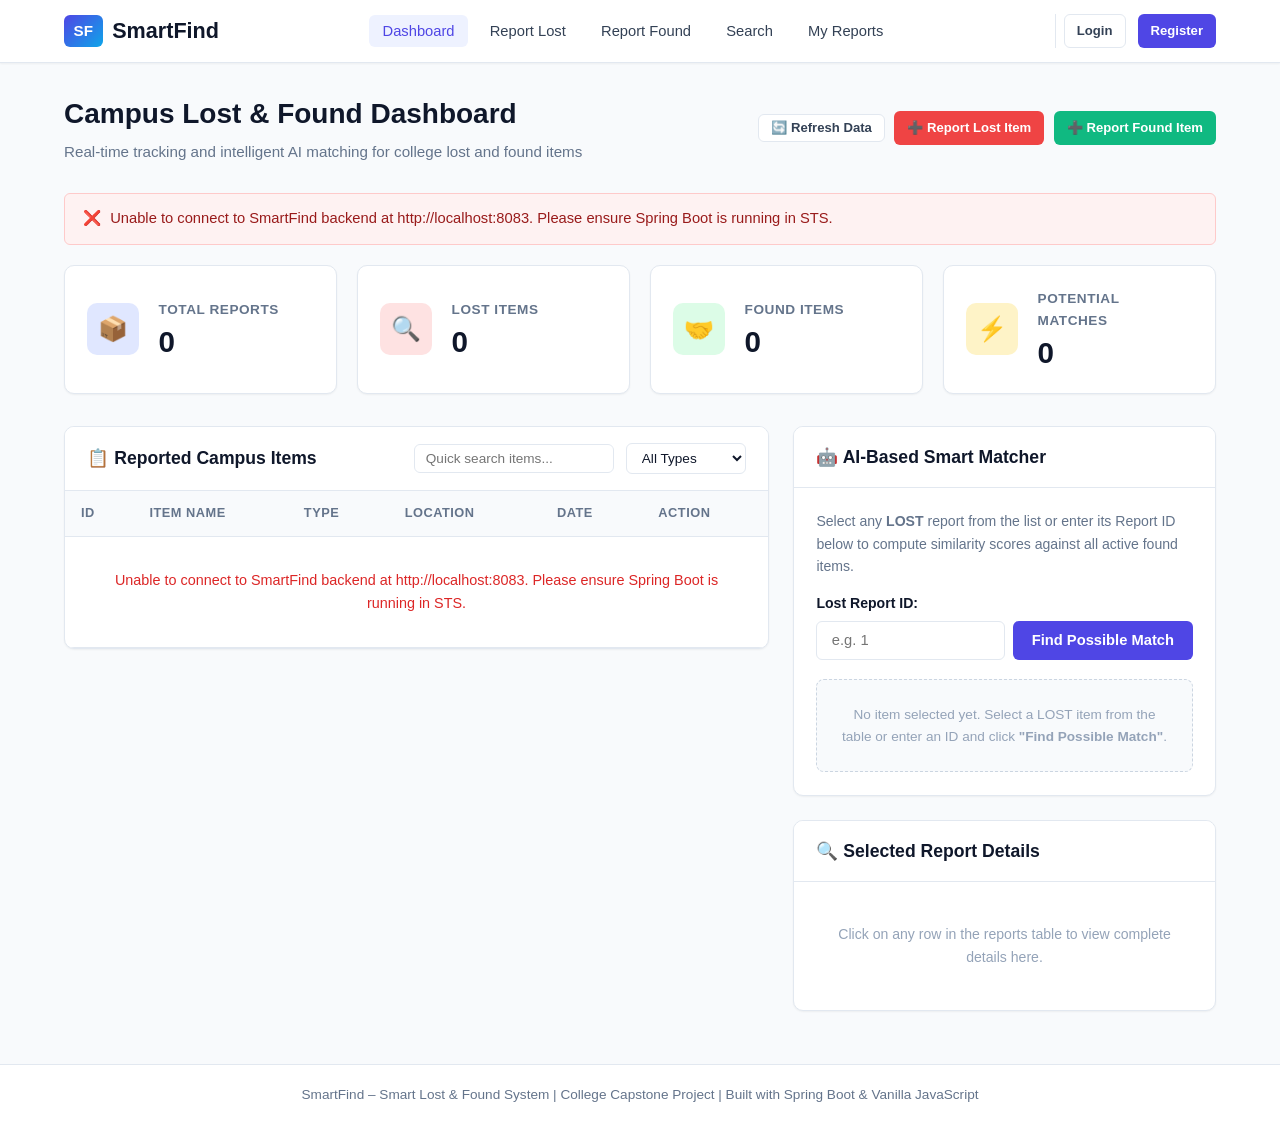
==== index.html @ c842ed21 "Initial commit: SmartFind Lost and Found System complete full-stack project" ====
<!DOCTYPE html>
<html lang="en">
<head>
    <meta charset="UTF-8">
    <meta name="viewport" content="width=device-width, initial-scale=1.0">
    <title>SmartFind – Smart Lost & Found System Dashboard</title>
    <link rel="stylesheet" href="style.css">
</head>
<body>

    <!-- Dynamic Navigation Bar -->
    <div id="navbar-placeholder"></div>

    <main class="main-content">
        <!-- Page Header -->
        <div class="page-header">
            <div>
                <h1>Campus Lost & Found Dashboard</h1>
                <p>Real-time tracking and intelligent AI matching for college lost and found items</p>
            </div>
            <div style="display: flex; gap: 0.6rem; align-items: center;">
                <button class="btn btn-secondary btn-sm" onclick="refreshDashboardStats(); loadRecentReports();">
                    🔄 Refresh Data
                </button>
                <a href="lost-item.html" class="btn btn-danger btn-sm">➕ Report Lost Item</a>
                <a href="found-item.html" class="btn btn-success btn-sm">➕ Report Found Item</a>
            </div>
        </div>

        <div id="dash-alert-container"></div>

        <!-- Metric Statistics Cards -->
        <section class="metrics-grid">
            <div class="metric-card">
                <div class="metric-icon total">📦</div>
                <div class="metric-info">
                    <h3>Total Reports</h3>
                    <div class="metric-number" id="stat-total-reports">0</div>
                </div>
            </div>
            <div class="metric-card">
                <div class="metric-icon lost">🔍</div>
                <div class="metric-info">
                    <h3>Lost Items</h3>
                    <div class="metric-number" id="stat-total-lost">0</div>
                </div>
            </div>
            <div class="metric-card">
                <div class="metric-icon found">🤝</div>
                <div class="metric-info">
                    <h3>Found Items</h3>
                    <div class="metric-number" id="stat-total-found">0</div>
                </div>
            </div>
            <div class="metric-card">
                <div class="metric-icon matches">⚡</div>
                <div class="metric-info">
                    <h3>Potential Matches</h3>
                    <div class="metric-number" id="stat-potential-matches">0</div>
                </div>
            </div>
        </section>

        <!-- Main Dashboard 2-Column Grid -->
        <div class="dashboard-grid">
            <!-- Left Column: Reports List & Table -->
            <div class="card">
                <div class="card-header">
                    <div class="card-title">📋 Reported Campus Items</div>
                    <div class="search-bar-inline">
                        <input type="text" id="dash-search-input" class="form-control" placeholder="Quick search items..." style="width: 200px; padding: 0.4rem 0.7rem; font-size: 0.85rem;">
                        <select id="dash-filter-type" class="form-control" style="width: 120px; padding: 0.4rem 0.7rem; font-size: 0.85rem;">
                            <option value="">All Types</option>
                            <option value="LOST">Lost</option>
                            <option value="FOUND">Found</option>
                        </select>
                    </div>
                </div>
                <div class="card-body" style="padding: 0;">
                    <div class="table-responsive">
                        <table class="table">
                            <thead>
                                <tr>
                                    <th>ID</th>
                                    <th>Item Name</th>
                                    <th>Type</th>
                                    <th>Location</th>
                                    <th>Date</th>
                                    <th>Action</th>
                                </tr>
                            </thead>
                            <tbody id="reports-table-body">
                                <tr>
                                    <td colspan="6" style="text-align: center; padding: 2rem;">Loading reports...</td>
                                </tr>
                            </tbody>
                        </table>
                    </div>
                </div>
            </div>

            <!-- Right Column: AI Matching & Selected Item Details -->
            <div>
                <!-- Smart AI Matching Card -->
                <div class="card">
                    <div class="card-header">
                        <div class="card-title">🤖 AI-Based Smart Matcher</div>
                    </div>
                    <div class="card-body">
                        <p style="font-size: 0.88rem; color: var(--muted); margin-bottom: 0.9rem;">
                            Select any <strong>LOST</strong> report from the list or enter its Report ID below to compute similarity scores against all active found items.
                        </p>
                        <div id="match-alert-container"></div>
                        <div class="form-group">
                            <label class="form-label" for="match-lost-id-input">Lost Report ID:</label>
                            <div style="display: flex; gap: 0.5rem;">
                                <input type="number" id="match-lost-id-input" class="form-control" placeholder="e.g. 1" min="1">
                                <button class="btn btn-primary" onclick="runMatching()" style="white-space: nowrap;">
                                    Find Possible Match
                                </button>
                            </div>
                        </div>

                        <!-- Results Container -->
                        <div id="matching-results-container" style="margin-top: 1.2rem;">
                            <div style="font-size: 0.85rem; color: #94a3b8; text-align: center; padding: 1.5rem; background: #f8fafc; border-radius: 8px; border: 1px dashed #cbd5e1;">
                                No item selected yet. Select a LOST item from the table or enter an ID and click <strong>"Find Possible Match"</strong>.
                            </div>
                        </div>
                    </div>
                </div>

                <!-- Selected Item Details Card -->
                <div class="card">
                    <div class="card-header">
                        <div class="card-title">🔍 Selected Report Details</div>
                    </div>
                    <div class="card-body">
                        <div id="item-details-content">
                            <p style="font-size: 0.88rem; color: #94a3b8; text-align: center; padding: 1.2rem;">
                                Click on any row in the reports table to view complete details here.
                            </p>
                        </div>
                    </div>
                </div>
            </div>
        </div>
    </main>

    <footer class="footer">
        <p>SmartFind – Smart Lost & Found System | College Capstone Project | Built with Spring Boot &amp; Vanilla JavaScript</p>
    </footer>

    <script src="script.js"></script>
    <script>
        document.addEventListener("DOMContentLoaded", () => {
            loadDashboard();
            // Handle if coming from search match link
            const matchId = sessionStorage.getItem("match_id");
            if (matchId) {
                sessionStorage.removeItem("match_id");
                setTimeout(() => {
                    triggerMatchForLostItem(Number(matchId));
                }, 400);
            }
        });
    </script>
</body>
</html>
---- style.css ----
/* ==========================================================================
   SmartFind - AI-Based Smart Lost & Found System
   Modern, Clean, Responsive Stylesheet
   ========================================================================== */

:root {
  --primary: #4f46e5;
  --primary-hover: #4338ca;
  --primary-light: #eef2ff;
  --secondary: #0ea5e9;
  --success: #10b981;
  --success-bg: #ecfdf5;
  --warning: #f59e0b;
  --warning-bg: #fffbeb;
  --danger: #ef4444;
  --danger-bg: #fef2f2;
  --dark: #0f172a;
  --slate: #334155;
  --muted: #64748b;
  --light-bg: #f8fafc;
  --card-bg: #ffffff;
  --border: #e2e8f0;
  --border-focus: #818cf8;
  --radius-sm: 6px;
  --radius-md: 10px;
  --radius-lg: 16px;
  --shadow-sm: 0 1px 2px 0 rgba(0, 0, 0, 0.05);
  --shadow-md: 0 4px 6px -1px rgba(0, 0, 0, 0.08), 0 2px 4px -2px rgba(0, 0, 0, 0.05);
  --shadow-lg: 0 10px 15px -3px rgba(0, 0, 0, 0.09), 0 4px 6px -4px rgba(0, 0, 0, 0.05);
  --shadow-xl: 0 20px 25px -5px rgba(0, 0, 0, 0.1), 0 8px 10px -6px rgba(0, 0, 0, 0.06);
  --transition: all 0.2s cubic-bezier(0.4, 0, 0.2, 1);
  --font-family: 'Segoe UI', -apple-system, BlinkMacSystemFont, Roboto, Oxygen, Ubuntu, Cantarell, sans-serif;
}

* {
  box-sizing: border-box;
  margin: 0;
  padding: 0;
}

body {
  font-family: var(--font-family);
  background-color: var(--light-bg);
  color: var(--slate);
  line-height: 1.6;
  min-height: 100vh;
  display: flex;
  flex-direction: column;
}

/* ==========================================================================
   Navigation Bar
   ========================================================================== */
.navbar {
  background-color: #ffffff;
  border-bottom: 1px solid var(--border);
  position: sticky;
  top: 0;
  z-index: 100;
  box-shadow: var(--shadow-sm);
}

.nav-container {
  max-width: 1200px;
  margin: 0 auto;
  padding: 0.85rem 1.5rem;
  display: flex;
  justify-content: space-between;
  align-items: center;
}

.brand-link {
  display: flex;
  align-items: center;
  gap: 0.6rem;
  text-decoration: none;
  font-size: 1.35rem;
  font-weight: 700;
  color: var(--dark);
}

.brand-badge {
  background: linear-gradient(135deg, var(--primary), var(--secondary));
  color: white;
  padding: 0.25rem 0.6rem;
  border-radius: var(--radius-sm);
  font-size: 0.95rem;
  font-weight: 800;
  display: inline-flex;
  align-items: center;
  justify-content: center;
}

.nav-links {
  display: flex;
  align-items: center;
  list-style: none;
  gap: 0.5rem;
}

.nav-links a {
  text-decoration: none;
  color: var(--slate);
  font-weight: 500;
  font-size: 0.92rem;
  padding: 0.5rem 0.85rem;
  border-radius: var(--radius-sm);
  transition: var(--transition);
}

.nav-links a:hover,
.nav-links a.active {
  color: var(--primary);
  background-color: var(--primary-light);
}

.user-session-panel {
  display: flex;
  align-items: center;
  gap: 0.75rem;
  padding-left: 0.5rem;
  border-left: 1px solid var(--border);
  margin-left: 0.5rem;
}

.user-greeting {
  font-size: 0.88rem;
  font-weight: 600;
  color: var(--dark);
}

.user-role-badge {
  font-size: 0.72rem;
  font-weight: 700;
  padding: 0.15rem 0.45rem;
  border-radius: 9999px;
  background-color: #e0e7ff;
  color: var(--primary);
  text-transform: uppercase;
}

.user-role-badge.admin {
  background-color: #fee2e2;
  color: var(--danger);
}

/* ==========================================================================
   Main Content Layout
   ========================================================================== */
.main-content {
  flex: 1;
  max-width: 1200px;
  width: 100%;
  margin: 1.8rem auto;
  padding: 0 1.5rem;
}

.page-header {
  margin-bottom: 1.8rem;
  display: flex;
  justify-content: space-between;
  align-items: center;
  flex-wrap: wrap;
  gap: 1rem;
}

.page-header h1 {
  font-size: 1.75rem;
  font-weight: 700;
  color: var(--dark);
}

.page-header p {
  color: var(--muted);
  font-size: 0.95rem;
  margin-top: 0.2rem;
}

/* ==========================================================================
   Dashboard Metric Cards
   ========================================================================== */
.metrics-grid {
  display: grid;
  grid-template-columns: repeat(auto-fit, minmax(230px, 1fr));
  gap: 1.25rem;
  margin-bottom: 2rem;
}

.metric-card {
  background: var(--card-bg);
  border: 1px solid var(--border);
  border-radius: var(--radius-md);
  padding: 1.4rem;
  display: flex;
  align-items: center;
  gap: 1.2rem;
  box-shadow: var(--shadow-sm);
  transition: var(--transition);
}

.metric-card:hover {
  transform: translateY(-2px);
  box-shadow: var(--shadow-md);
}

.metric-icon {
  width: 52px;
  height: 52px;
  border-radius: var(--radius-md);
  display: flex;
  align-items: center;
  justify-content: center;
  font-size: 1.5rem;
  flex-shrink: 0;
}

.metric-icon.total { background: #e0e7ff; color: #4338ca; }
.metric-icon.lost { background: #fee2e2; color: #dc2626; }
.metric-icon.found { background: #dcfce7; color: #16a34a; }
.metric-icon.matches { background: #fef3c7; color: #d97706; }

.metric-info h3 {
  font-size: 0.85rem;
  font-weight: 600;
  color: var(--muted);
  text-transform: uppercase;
  letter-spacing: 0.04em;
}

.metric-info .metric-number {
  font-size: 1.85rem;
  font-weight: 700;
  color: var(--dark);
  line-height: 1.2;
  margin-top: 0.2rem;
}

/* ==========================================================================
   Two Column Layout (Dashboard & Matching)
   ========================================================================== */
.dashboard-grid {
  display: grid;
  grid-template-columns: 2fr 1.2fr;
  gap: 1.5rem;
  align-items: start;
}

@media (max-width: 992px) {
  .dashboard-grid {
    grid-template-columns: 1fr;
  }
}

/* ==========================================================================
   Cards & Panels
   ========================================================================== */
.card {
  background: var(--card-bg);
  border: 1px solid var(--border);
  border-radius: var(--radius-md);
  box-shadow: var(--shadow-sm);
  overflow: hidden;
  margin-bottom: 1.5rem;
}

.card-header {
  padding: 1rem 1.4rem;
  border-bottom: 1px solid var(--border);
  display: flex;
  justify-content: space-between;
  align-items: center;
  background: #ffffff;
}

.card-title {
  font-size: 1.1rem;
  font-weight: 600;
  color: var(--dark);
  display: flex;
  align-items: center;
  gap: 0.5rem;
}

.card-body {
  padding: 1.4rem;
}

/* ==========================================================================
   Buttons
   ========================================================================== */
.btn {
  display: inline-flex;
  align-items: center;
  justify-content: center;
  gap: 0.45rem;
  font-family: inherit;
  font-size: 0.92rem;
  font-weight: 600;
  padding: 0.6rem 1.1rem;
  border-radius: var(--radius-sm);
  border: 1px solid transparent;
  cursor: pointer;
  transition: var(--transition);
  text-decoration: none;
}

.btn-primary {
  background-color: var(--primary);
  color: white;
}
.btn-primary:hover {
  background-color: var(--primary-hover);
  box-shadow: var(--shadow-md);
}

.btn-secondary {
  background-color: #ffffff;
  border-color: var(--border);
  color: var(--slate);
}
.btn-secondary:hover {
  background-color: var(--light-bg);
  border-color: #cbd5e1;
}

.btn-success {
  background-color: var(--success);
  color: white;
}
.btn-success:hover {
  background-color: #059669;
}

.btn-danger {
  background-color: var(--danger);
  color: white;
}
.btn-danger:hover {
  background-color: #dc2626;
}

.btn-outline-danger {
  background: transparent;
  border-color: #fca5a5;
  color: var(--danger);
}
.btn-outline-danger:hover {
  background-color: var(--danger-bg);
}

.btn-sm {
  padding: 0.35rem 0.75rem;
  font-size: 0.82rem;
}

.btn-block {
  width: 100%;
}

/* ==========================================================================
   Forms & Inputs
   ========================================================================== */
.form-group {
  margin-bottom: 1.2rem;
}

.form-label {
  display: block;
  font-size: 0.88rem;
  font-weight: 600;
  color: var(--dark);
  margin-bottom: 0.4rem;
}

.form-control {
  width: 100%;
  padding: 0.65rem 0.9rem;
  font-family: inherit;
  font-size: 0.92rem;
  color: var(--dark);
  background-color: #ffffff;
  border: 1px solid var(--border);
  border-radius: var(--radius-sm);
  transition: var(--transition);
  outline: none;
}

.form-control:focus {
  border-color: var(--border-focus);
  box-shadow: 0 0 0 3px rgba(99, 102, 241, 0.15);
}

textarea.form-control {
  min-height: 90px;
  resize: vertical;
}

.form-hint {
  font-size: 0.78rem;
  color: var(--muted);
  margin-top: 0.3rem;
}

.search-bar-inline {
  display: flex;
  gap: 0.75rem;
  flex-wrap: wrap;
  align-items: center;
}

/* ==========================================================================
   Badges
   ========================================================================== */
.badge {
  display: inline-flex;
  align-items: center;
  padding: 0.2rem 0.65rem;
  font-size: 0.75rem;
  font-weight: 700;
  border-radius: 9999px;
  text-transform: uppercase;
  letter-spacing: 0.03em;
}

.badge-lost {
  background-color: #fee2e2;
  color: #b91c1c;
  border: 1px solid #fecaca;
}

.badge-found {
  background-color: #dcfce7;
  color: #15803d;
  border: 1px solid #bbf7d0;
}

.badge-active {
  background-color: #e0e7ff;
  color: #4338ca;
}

.badge-resolved {
  background-color: #f1f5f9;
  color: #64748b;
}

/* ==========================================================================
   Tables
   ========================================================================== */
.table-responsive {
  width: 100%;
  overflow-x: auto;
}

.table {
  width: 100%;
  border-collapse: collapse;
  text-align: left;
  font-size: 0.9rem;
}

.table th {
  background-color: #f8fafc;
  color: var(--muted);
  font-weight: 600;
  font-size: 0.8rem;
  text-transform: uppercase;
  letter-spacing: 0.04em;
  padding: 0.75rem 1rem;
  border-bottom: 1px solid var(--border);
}

.table td {
  padding: 0.9rem 1rem;
  border-bottom: 1px solid var(--border);
  vertical-align: middle;
}

.table tbody tr {
  transition: var(--transition);
  cursor: pointer;
}

.table tbody tr:hover {
  background-color: #f1f5f9;
}

.table tbody tr.selected-row {
  background-color: #eef2ff !important;
  border-left: 3px solid var(--primary);
}

/* ==========================================================================
   Matching Results Panel
   ========================================================================== */
.match-card {
  background: #ffffff;
  border: 1px solid var(--border);
  border-radius: var(--radius-md);
  padding: 1.1rem;
  margin-bottom: 1rem;
  transition: var(--transition);
  position: relative;
}

.match-card:hover {
  border-color: #cbd5e1;
  box-shadow: var(--shadow-sm);
}

.match-card-header {
  display: flex;
  justify-content: space-between;
  align-items: flex-start;
  margin-bottom: 0.5rem;
}

.match-score-pill {
  padding: 0.25rem 0.65rem;
  border-radius: 9999px;
  font-size: 0.85rem;
  font-weight: 700;
  display: inline-flex;
  align-items: center;
  gap: 0.3rem;
}

.score-high {
  background-color: #dcfce7;
  color: #15803d;
  border: 1px solid #86efac;
}

.score-medium {
  background-color: #fef3c7;
  color: #b45309;
  border: 1px solid #fde68a;
}

.match-explanation {
  background: #f8fafc;
  border-left: 3px solid var(--primary);
  padding: 0.5rem 0.75rem;
  font-size: 0.8rem;
  color: var(--slate);
  border-radius: 0 var(--radius-sm) var(--radius-sm) 0;
  margin: 0.6rem 0;
}

/* ==========================================================================
   Alerts & Notifications
   ========================================================================== */
.alert {
  padding: 0.85rem 1.1rem;
  border-radius: var(--radius-sm);
  margin-bottom: 1.2rem;
  font-size: 0.92rem;
  display: flex;
  align-items: flex-start;
  gap: 0.6rem;
}

.alert-success {
  background-color: var(--success-bg);
  border: 1px solid #a7f3d0;
  color: #065f46;
}

.alert-danger {
  background-color: var(--danger-bg);
  border: 1px solid #fecaca;
  color: #991b1b;
}

.alert-info {
  background-color: var(--primary-light);
  border: 1px solid #c7d2fe;
  color: #3730a3;
}

.alert-warning {
  background-color: var(--warning-bg);
  border: 1px solid #fde68a;
  color: #92400e;
}

/* ==========================================================================
   Auth Box (Login & Register)
   ========================================================================== */
.auth-wrapper {
  max-width: 440px;
  margin: 3.5rem auto;
  width: 100%;
}

.auth-header {
  text-align: center;
  margin-bottom: 1.8rem;
}

.auth-header h2 {
  font-size: 1.6rem;
  color: var(--dark);
  font-weight: 700;
}

.auth-header p {
  color: var(--muted);
  font-size: 0.92rem;
  margin-top: 0.3rem;
}

.auth-footer {
  text-align: center;
  margin-top: 1.2rem;
  font-size: 0.88rem;
  color: var(--muted);
}

.auth-footer a {
  color: var(--primary);
  text-decoration: none;
  font-weight: 600;
}

.auth-footer a:hover {
  text-decoration: underline;
}

/* ==========================================================================
   Details Drawer / Panel
   ========================================================================== */
.details-panel {
  background: #ffffff;
  border: 1px solid var(--border);
  border-radius: var(--radius-md);
  padding: 1.3rem;
}

.details-row {
  display: flex;
  margin-bottom: 0.75rem;
  font-size: 0.9rem;
}

.details-label {
  width: 110px;
  font-weight: 600;
  color: var(--muted);
  flex-shrink: 0;
}

.details-value {
  color: var(--dark);
  word-break: break-word;
}

/* ==========================================================================
   Footer
   ========================================================================== */
.footer {
  margin-top: auto;
  background: #ffffff;
  border-top: 1px solid var(--border);
  padding: 1.2rem 1.5rem;
  text-align: center;
  font-size: 0.85rem;
  color: var(--muted);
}

/* ==========================================================================
   Responsive Utilities
   ========================================================================== */
@media (max-width: 768px) {
  .nav-container {
    flex-direction: column;
    gap: 0.75rem;
  }
  .nav-links {
    flex-wrap: wrap;
    justify-content: center;
  }
  .user-session-panel {
    border-left: none;
    margin-left: 0;
    padding-left: 0;
  }
}
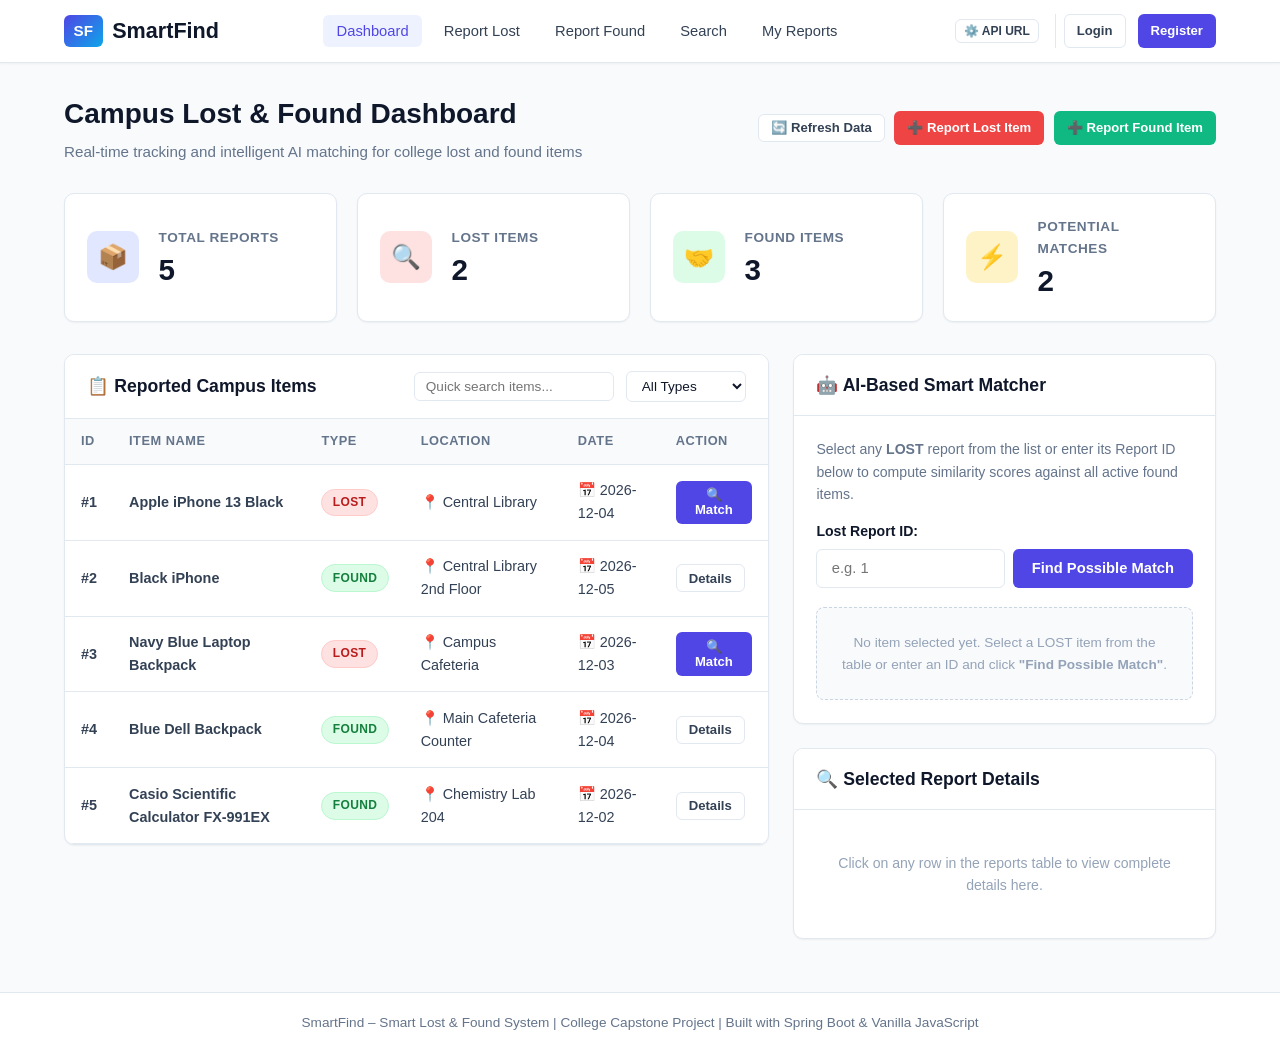
==== commit 781d3230: "Deploy v3.0: 100% Zero-404 interactive client store with 4-factor AI matching engine and cache busti" ====
--- a/index.html
+++ b/index.html
@@ -151,7 +151,7 @@
         <p>SmartFind – Smart Lost & Found System | College Capstone Project | Built with Spring Boot &amp; Vanilla JavaScript</p>
     </footer>
 
-    <script src="script.js"></script>
+    <script src="script.js?v=3.0"></script>
     <script>
         document.addEventListener("DOMContentLoaded", () => {
             loadDashboard();
